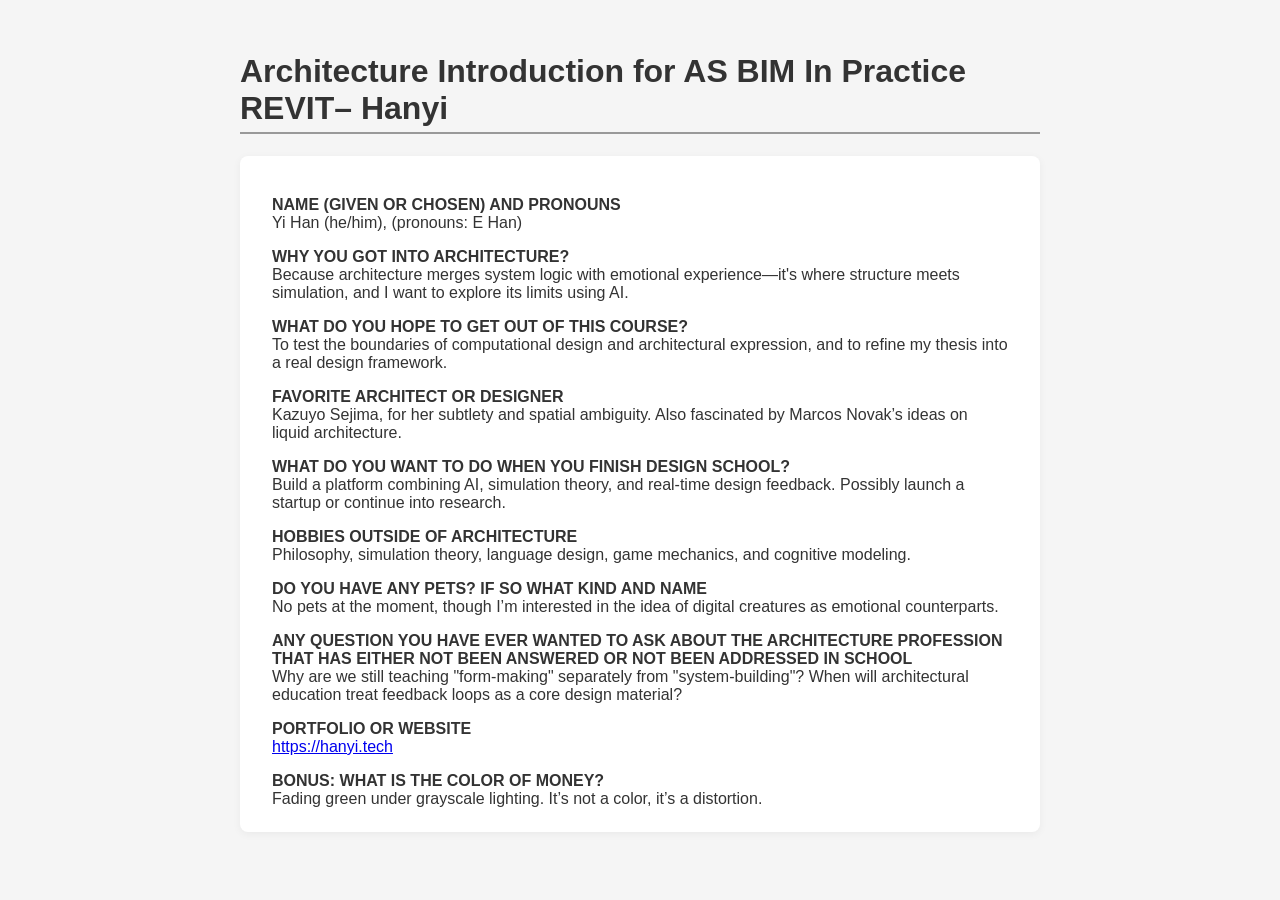
==== index.html @ a96238b1 "Update index.html" ====
<!DOCTYPE html>
<html lang="en">
<head>
  <meta charset="UTF-8" />
  <meta name="viewport" content="width=device-width, initial-scale=1.0"/>
  <title>Hanyi – Architecture Intro</title>
  <style>
    body {
      font-family: Arial, sans-serif;
      background-color: #f5f5f5;
      color: #333;
      padding: 2rem;
      max-width: 800px;
      margin: auto;
    }
    h1 {
      font-size: 2rem;
      border-bottom: 2px solid #999;
      padding-bottom: 0.3rem;
    }
  section {
    background-color: white;
    border-radius: 8px;
    box-shadow: 0 2px 8px rgba(0,0,0,0.05);
    padding: 1.5rem 2rem;
    margin-bottom: 2rem;
    }

    .question {
      font-weight: bold;
      margin-top: 1rem;
    }
  </style>
</head>
<body>
  <h1>Architecture Introduction for AS BIM In Practice REVIT– Hanyi</h1>

  <section>
    <div class="question">NAME (GIVEN OR CHOSEN) AND PRONOUNS</div>
    <div>Yi Han (he/him), (pronouns: E Han)</div>

    <div class="question">WHY YOU GOT INTO ARCHITECTURE?</div>
    <div>Because architecture merges system logic with emotional experience—it's where structure meets simulation, and I want to explore its limits using AI.</div>

    <div class="question">WHAT DO YOU HOPE TO GET OUT OF THIS COURSE?</div>
    <div>To test the boundaries of computational design and architectural expression, and to refine my thesis into a real design framework.</div>

    <div class="question">FAVORITE ARCHITECT OR DESIGNER</div>
    <div>Kazuyo Sejima, for her subtlety and spatial ambiguity. Also fascinated by Marcos Novak’s ideas on liquid architecture.</div>

    <div class="question">WHAT DO YOU WANT TO DO WHEN YOU FINISH DESIGN SCHOOL?</div>
    <div>Build a platform combining AI, simulation theory, and real-time design feedback. Possibly launch a startup or continue into research.</div>

    <div class="question">HOBBIES OUTSIDE OF ARCHITECTURE</div>
    <div>Philosophy, simulation theory, language design, game mechanics, and cognitive modeling.</div>

    <div class="question">DO YOU HAVE ANY PETS? IF SO WHAT KIND AND NAME</div>
    <div>No pets at the moment, though I’m interested in the idea of digital creatures as emotional counterparts.</div>

    <div class="question">ANY QUESTION YOU HAVE EVER WANTED TO ASK ABOUT THE ARCHITECTURE PROFESSION THAT HAS EITHER NOT BEEN ANSWERED OR NOT BEEN ADDRESSED IN SCHOOL</div>
    <div>Why are we still teaching "form-making" separately from "system-building"? When will architectural education treat feedback loops as a core design material?</div>

    <div class="question">PORTFOLIO OR WEBSITE</div>
    <div><a href="https://hanyi.tech">https://hanyi.tech</a></div>

    <div class="question">BONUS: WHAT IS THE COLOR OF MONEY?</div>
    <div>Fading green under grayscale lighting. It’s not a color, it’s a distortion.</div>
  </section>
</body>
</html>
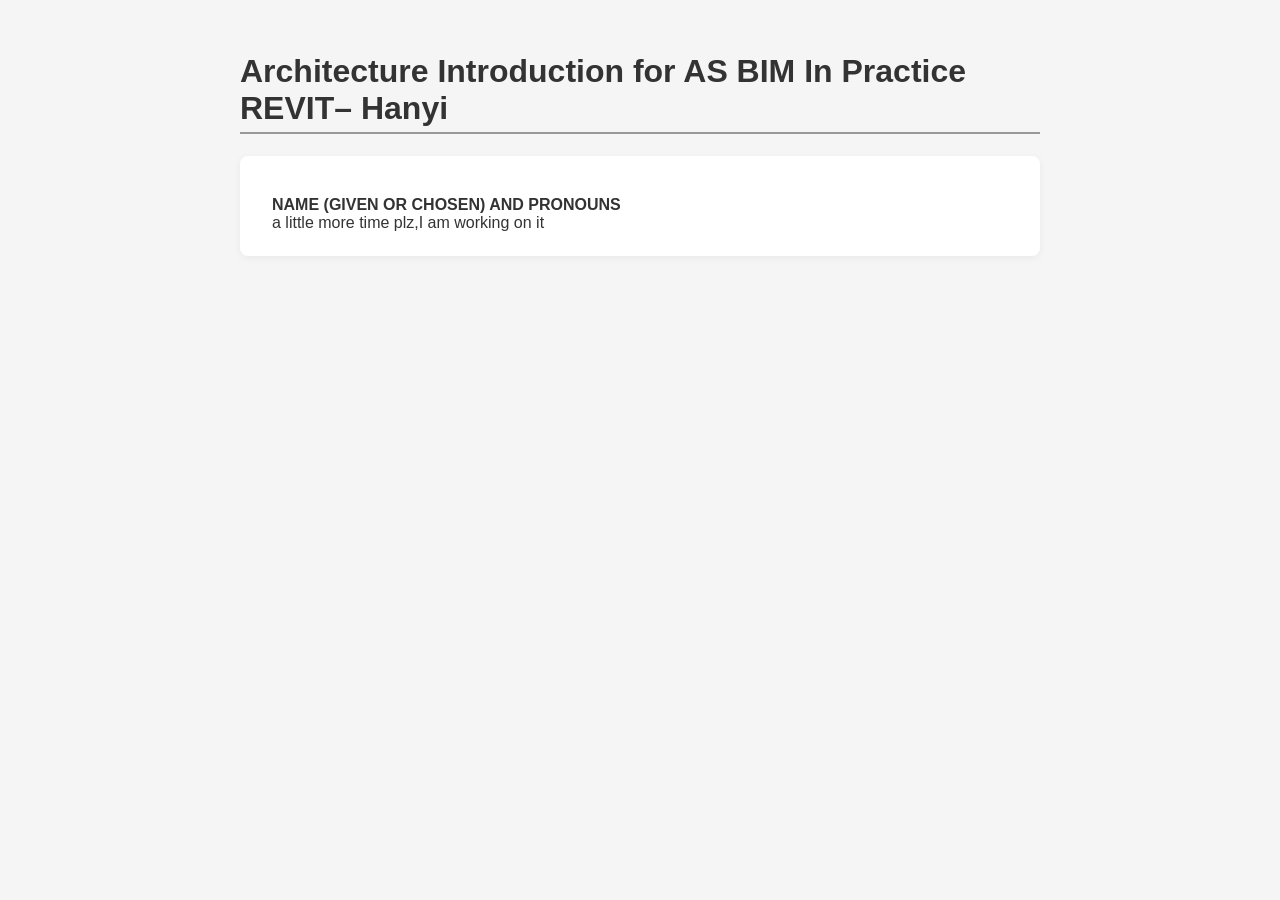
==== commit 98ff0536: "Update index.html" ====
--- a/index.html
+++ b/index.html
@@ -37,34 +37,9 @@
 
   <section>
     <div class="question">NAME (GIVEN OR CHOSEN) AND PRONOUNS</div>
-    <div>Yi Han (he/him), (pronouns: E Han)</div>
+    <div>a little more time plz,I am working on it</div>
 
-    <div class="question">WHY YOU GOT INTO ARCHITECTURE?</div>
-    <div>Because architecture merges system logic with emotional experience—it's where structure meets simulation, and I want to explore its limits using AI.</div>
 
-    <div class="question">WHAT DO YOU HOPE TO GET OUT OF THIS COURSE?</div>
-    <div>To test the boundaries of computational design and architectural expression, and to refine my thesis into a real design framework.</div>
-
-    <div class="question">FAVORITE ARCHITECT OR DESIGNER</div>
-    <div>Kazuyo Sejima, for her subtlety and spatial ambiguity. Also fascinated by Marcos Novak’s ideas on liquid architecture.</div>
-
-    <div class="question">WHAT DO YOU WANT TO DO WHEN YOU FINISH DESIGN SCHOOL?</div>
-    <div>Build a platform combining AI, simulation theory, and real-time design feedback. Possibly launch a startup or continue into research.</div>
-
-    <div class="question">HOBBIES OUTSIDE OF ARCHITECTURE</div>
-    <div>Philosophy, simulation theory, language design, game mechanics, and cognitive modeling.</div>
-
-    <div class="question">DO YOU HAVE ANY PETS? IF SO WHAT KIND AND NAME</div>
-    <div>No pets at the moment, though I’m interested in the idea of digital creatures as emotional counterparts.</div>
-
-    <div class="question">ANY QUESTION YOU HAVE EVER WANTED TO ASK ABOUT THE ARCHITECTURE PROFESSION THAT HAS EITHER NOT BEEN ANSWERED OR NOT BEEN ADDRESSED IN SCHOOL</div>
-    <div>Why are we still teaching "form-making" separately from "system-building"? When will architectural education treat feedback loops as a core design material?</div>
-
-    <div class="question">PORTFOLIO OR WEBSITE</div>
-    <div><a href="https://hanyi.tech">https://hanyi.tech</a></div>
-
-    <div class="question">BONUS: WHAT IS THE COLOR OF MONEY?</div>
-    <div>Fading green under grayscale lighting. It’s not a color, it’s a distortion.</div>
   </section>
 </body>
 </html>
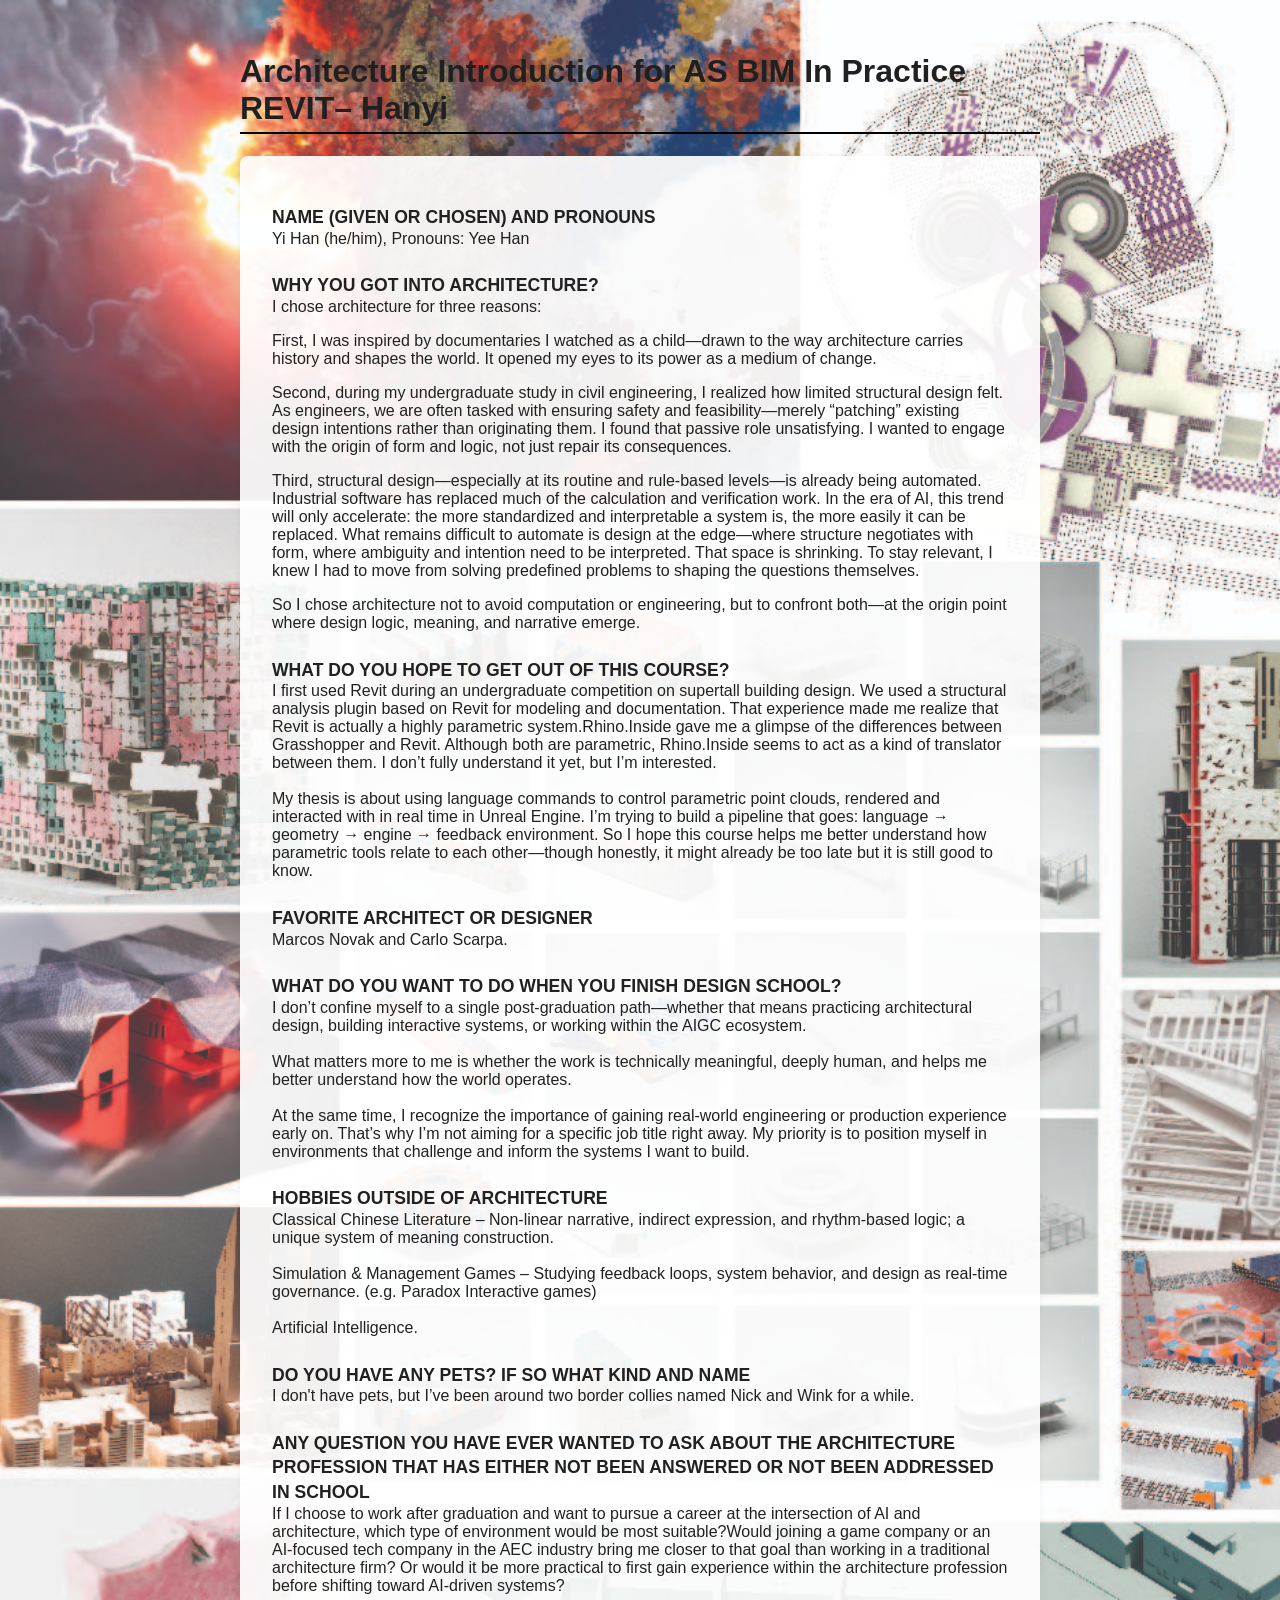
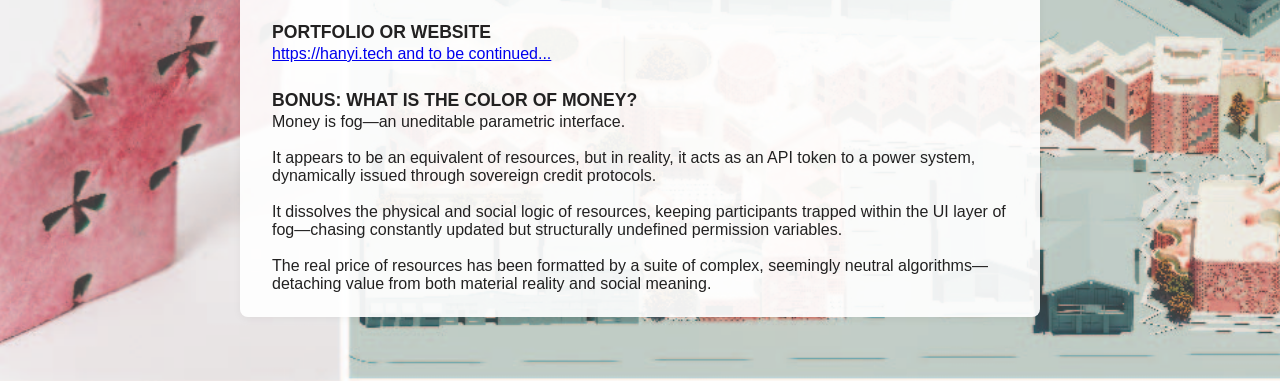
==== commit ae17e246: "Add files via upload" ====
--- a/index.html
+++ b/index.html
@@ -4,42 +4,82 @@
   <meta charset="UTF-8" />
   <meta name="viewport" content="width=device-width, initial-scale=1.0"/>
   <title>Hanyi – Architecture Intro</title>
-  <style>
-    body {
-      font-family: Arial, sans-serif;
-      background-color: #f5f5f5;
-      color: #333;
-      padding: 2rem;
-      max-width: 800px;
-      margin: auto;
-    }
-    h1 {
-      font-size: 2rem;
-      border-bottom: 2px solid #999;
-      padding-bottom: 0.3rem;
-    }
-  section {
-    background-color: white;
-    border-radius: 8px;
-    box-shadow: 0 2px 8px rgba(0,0,0,0.05);
-    padding: 1.5rem 2rem;
-    margin-bottom: 2rem;
-    }
+  <link rel="stylesheet" href="styles.css">
 
-    .question {
-      font-weight: bold;
-      margin-top: 1rem;
-    }
-  </style>
+
 </head>
 <body>
-  <h1>Architecture Introduction for AS BIM In Practice REVIT– Hanyi</h1>
+
+  <!-- 背景图容器 -->
+  <div class="bg"></div>
+
+  <!-- 页面主要内容 -->
+  <h1 class="title-white">Architecture Introduction for AS BIM In Practice REVIT– Hanyi</h1>
 
   <section>
     <div class="question">NAME (GIVEN OR CHOSEN) AND PRONOUNS</div>
-    <div>a little more time plz,I am working on it</div>
+    <div>Yi Han (he/him), Pronouns: Yee Han</div>
 
+    <div class="question">WHY YOU GOT INTO ARCHITECTURE?</div>
+    <div>
+      I chose architecture for three reasons:
+    
+      <p>First, I was inspired by documentaries I watched as a child—drawn to the way architecture carries history and shapes the world. It opened my eyes to its power as a medium of change.</p>
+    
+      <p>Second, during my undergraduate study in civil engineering, I realized how limited structural design felt. As engineers, we are often tasked with ensuring safety and feasibility—merely “patching” existing design intentions rather than originating them. I found that passive role unsatisfying. I wanted to engage with the origin of form and logic, not just repair its consequences.</p>
+    
+      <p>Third, structural design—especially at its routine and rule-based levels—is already being automated. Industrial software has replaced much of the calculation and verification work. In the era of AI, this trend will only accelerate: the more standardized and interpretable a system is, the more easily it can be replaced. What remains difficult to automate is design at the edge—where structure negotiates with form, where ambiguity and intention need to be interpreted. That space is shrinking. To stay relevant, I knew I had to move from solving predefined problems to shaping the questions themselves.</p>
+    
+      <p>So I chose architecture not to avoid computation or engineering, but to confront both—at the origin point where design logic, meaning, and narrative emerge.</p>
+    </div>
+    
+    <div class="question">WHAT DO YOU HOPE TO GET OUT OF THIS COURSE?</div>
+    <div>I first used Revit during an undergraduate competition on supertall building design. We used a structural analysis plugin based on Revit for modeling and documentation. That experience made me realize that Revit is actually a highly parametric system.Rhino.Inside gave me a glimpse of the differences between Grasshopper and Revit. Although both are parametric, Rhino.Inside seems to act as a kind of translator between them. I don’t fully understand it yet, but I’m interested.<br><br>
 
+      My thesis is about using language commands to control parametric point clouds, rendered and interacted with in real time in Unreal Engine. I’m trying to build a pipeline that goes: language → geometry → engine → feedback environment. So I hope this course helps me better understand how parametric tools relate to each other—though honestly, it might already be too late but it is still good to know.</div>
+
+    <div class="question">FAVORITE ARCHITECT OR DESIGNER</div>
+    <div>Marcos Novak and Carlo Scarpa.</div>
+
+    <div class="question">WHAT DO YOU WANT TO DO WHEN YOU FINISH DESIGN SCHOOL?</div>
+    <div>I don’t confine myself to a single post-graduation path—whether that means practicing architectural design, building interactive systems, or working within the AIGC ecosystem.<br><br>
+
+      What matters more to me is whether the work is technically meaningful, deeply human, and helps me better understand how the world operates.<br><br>
+      
+      At the same time, I recognize the importance of gaining real-world engineering or production experience early on. That’s why I’m not aiming for a specific job title right away. My priority is to position myself in environments that challenge and inform the systems I want to build.</div>
+
+    <div class="question">HOBBIES OUTSIDE OF ARCHITECTURE</div>
+    <div>
+      Classical Chinese Literature – Non-linear narrative, indirect expression, and rhythm-based logic; a unique system of meaning construction.<br><br>
+      Simulation & Management Games – Studying feedback loops, system behavior, and design as real-time governance. (e.g. Paradox Interactive games)<br><br>
+      Artificial Intelligence.
+    </div>
+    
+
+    <div class="question">DO YOU HAVE ANY PETS? IF SO WHAT KIND AND NAME</div>
+    <div>I don't have pets, but I’ve been around two border collies named Nick and Wink for a while.</div>
+
+    <div class="question">ANY QUESTION YOU HAVE EVER WANTED TO ASK ABOUT THE ARCHITECTURE PROFESSION THAT HAS EITHER NOT BEEN ANSWERED OR NOT BEEN ADDRESSED IN SCHOOL</div>
+    <div>If I choose to work after graduation and want to pursue a career at the intersection of AI and architecture, which type of environment would be most suitable?Would joining a game company or an AI-focused tech company in the AEC industry bring me closer to that goal than working in a traditional architecture firm? Or would it be more practical to first gain experience within the architecture profession before shifting toward AI-driven systems?</div>
+
+    <div class="question">PORTFOLIO OR WEBSITE</div>
+    <div><a href="https://hanyi.tech">https://hanyi.tech and to be continued...</a></div>
+
+    <div class="question">BONUS: WHAT IS THE COLOR OF MONEY?</div>
+    <div>Money is fog—an uneditable parametric interface.<br><br>
+      It appears to be an equivalent of resources, but in reality, it acts as an API token to a power system, dynamically issued through sovereign credit protocols.<br><br>
+      It dissolves the physical and social logic of resources, keeping participants trapped within the UI layer of fog—chasing constantly updated but structurally undefined permission variables.<br><br>
+      The real price of resources has been formatted by a suite of complex, seemingly neutral algorithms—detaching value from both material reality and social meaning.</div>
   </section>
+
+  <!-- JavaScript 控制背景滚动速度 -->
+  <script>
+    window.addEventListener('scroll', function() {
+      const scrolled = window.scrollY;
+      const bg = document.querySelector('.bg');
+      bg.style.transform = `translateY(${scrolled * -1.5}px)`; // 滚动加速（可调为 2 或 3）
+    });
+  </script>
 </body>
 </html>
+</html>
--- a/styles.css
+++ b/styles.css
@@ -0,0 +1,38 @@
+body {
+    font-family: Arial, sans-serif;
+    background: url('background.jpg') repeat center center fixed;
+    background-size: cover;
+    background-position: top center;
+    background-attachment: scroll;
+    color: #222121;
+    padding: 2rem;
+    max-width: 800px;
+    margin: auto;
+  }
+
+  .title-white {
+    color: rgb(32, 32, 32);
+  }
+  
+  h1 {
+    font-size: 2rem;
+    border-bottom: 2px solid #000000;
+    padding-bottom: 0.3rem;
+  }
+  
+  section {
+    background-color: rgba(255, 255, 255, 0.92);
+    border-radius: 8px;
+    box-shadow: 0 2px 8px rgba(0,0,0,0.05);
+    padding: 1.5rem 2rem;
+    margin-bottom: 2rem;
+  }
+  
+  .question {
+    font-weight: bold;
+    margin-top: 1.6rem;
+    font-size: 1.1rem; /* 或更明显：1.25rem */
+    line-height: 1.4;
+  }
+  
+  
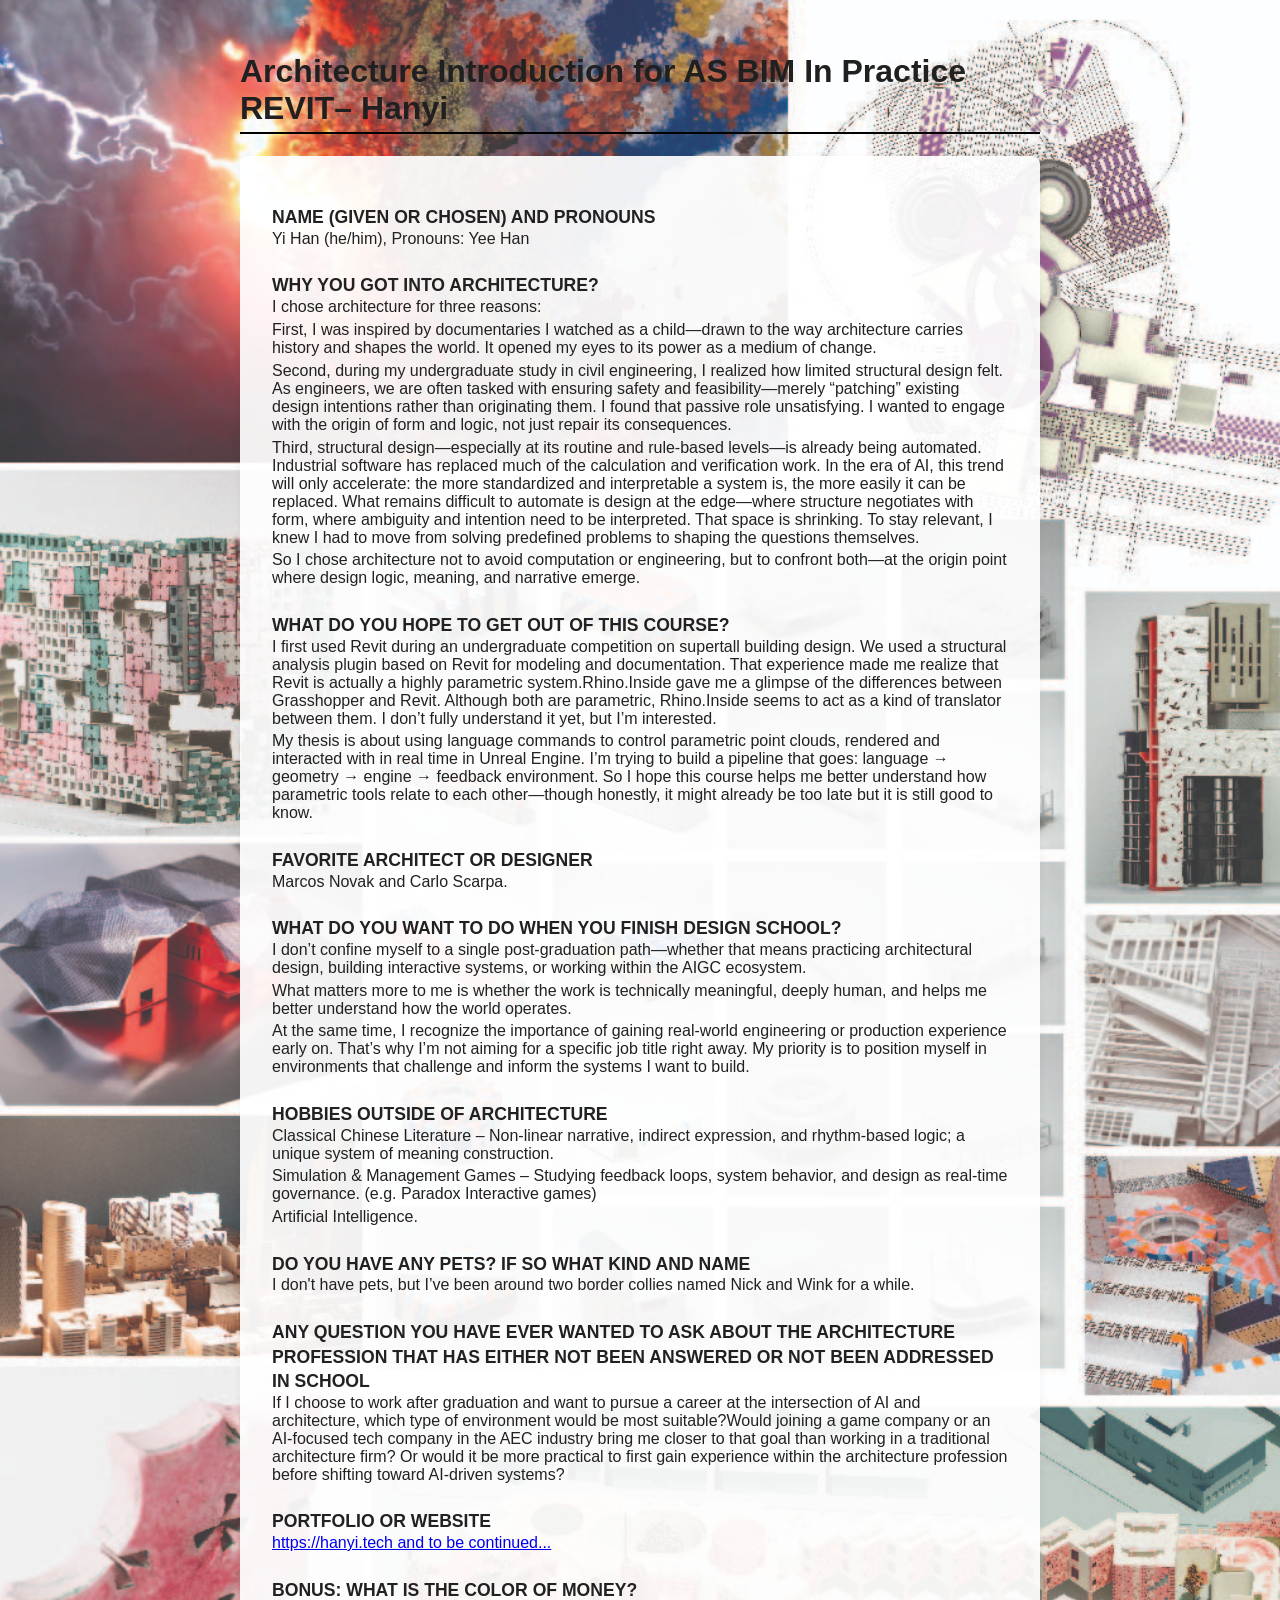
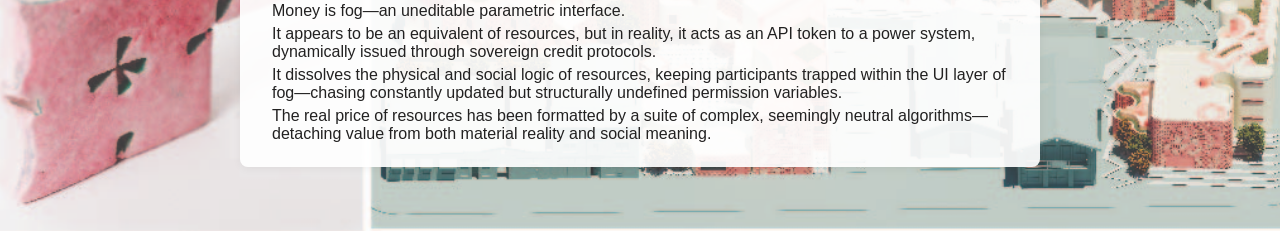
==== commit f48329df: "Add files via upload" ====
--- a/index.html
+++ b/index.html
@@ -34,25 +34,26 @@
     </div>
     
     <div class="question">WHAT DO YOU HOPE TO GET OUT OF THIS COURSE?</div>
-    <div>I first used Revit during an undergraduate competition on supertall building design. We used a structural analysis plugin based on Revit for modeling and documentation. That experience made me realize that Revit is actually a highly parametric system.Rhino.Inside gave me a glimpse of the differences between Grasshopper and Revit. Although both are parametric, Rhino.Inside seems to act as a kind of translator between them. I don’t fully understand it yet, but I’m interested.<br><br>
+    <div>
+      I first used Revit during an undergraduate competition on supertall building design. We used a structural analysis plugin based on Revit for modeling and documentation. That experience made me realize that Revit is actually a highly parametric system.Rhino.Inside gave me a glimpse of the differences between Grasshopper and Revit. Although both are parametric, Rhino.Inside seems to act as a kind of translator between them. I don’t fully understand it yet, but I’m interested.
 
-      My thesis is about using language commands to control parametric point clouds, rendered and interacted with in real time in Unreal Engine. I’m trying to build a pipeline that goes: language → geometry → engine → feedback environment. So I hope this course helps me better understand how parametric tools relate to each other—though honestly, it might already be too late but it is still good to know.</div>
+      <p>My thesis is about using language commands to control parametric point clouds, rendered and interacted with in real time in Unreal Engine. I’m trying to build a pipeline that goes: language → geometry → engine → feedback environment. So I hope this course helps me better understand how parametric tools relate to each other—though honestly, it might already be too late but it is still good to know.</p></div>
 
     <div class="question">FAVORITE ARCHITECT OR DESIGNER</div>
     <div>Marcos Novak and Carlo Scarpa.</div>
 
     <div class="question">WHAT DO YOU WANT TO DO WHEN YOU FINISH DESIGN SCHOOL?</div>
-    <div>I don’t confine myself to a single post-graduation path—whether that means practicing architectural design, building interactive systems, or working within the AIGC ecosystem.<br><br>
+    <div>I don’t confine myself to a single post-graduation path—whether that means practicing architectural design, building interactive systems, or working within the AIGC ecosystem.
 
-      What matters more to me is whether the work is technically meaningful, deeply human, and helps me better understand how the world operates.<br><br>
+      <p>What matters more to me is whether the work is technically meaningful, deeply human, and helps me better understand how the world operates.</p>
       
-      At the same time, I recognize the importance of gaining real-world engineering or production experience early on. That’s why I’m not aiming for a specific job title right away. My priority is to position myself in environments that challenge and inform the systems I want to build.</div>
+      <p></p>At the same time, I recognize the importance of gaining real-world engineering or production experience early on. That’s why I’m not aiming for a specific job title right away. My priority is to position myself in environments that challenge and inform the systems I want to build.</p></div>
 
     <div class="question">HOBBIES OUTSIDE OF ARCHITECTURE</div>
     <div>
-      Classical Chinese Literature – Non-linear narrative, indirect expression, and rhythm-based logic; a unique system of meaning construction.<br><br>
-      Simulation & Management Games – Studying feedback loops, system behavior, and design as real-time governance. (e.g. Paradox Interactive games)<br><br>
-      Artificial Intelligence.
+      Classical Chinese Literature – Non-linear narrative, indirect expression, and rhythm-based logic; a unique system of meaning construction.
+      <p></p>Simulation & Management Games – Studying feedback loops, system behavior, and design as real-time governance. (e.g. Paradox Interactive games)</p>
+      <p></p>Artificial Intelligence.
     </div>
     
 
@@ -66,10 +67,10 @@
     <div><a href="https://hanyi.tech">https://hanyi.tech and to be continued...</a></div>
 
     <div class="question">BONUS: WHAT IS THE COLOR OF MONEY?</div>
-    <div>Money is fog—an uneditable parametric interface.<br><br>
-      It appears to be an equivalent of resources, but in reality, it acts as an API token to a power system, dynamically issued through sovereign credit protocols.<br><br>
-      It dissolves the physical and social logic of resources, keeping participants trapped within the UI layer of fog—chasing constantly updated but structurally undefined permission variables.<br><br>
-      The real price of resources has been formatted by a suite of complex, seemingly neutral algorithms—detaching value from both material reality and social meaning.</div>
+    <div>Money is fog—an uneditable parametric interface.
+      <p></p>It appears to be an equivalent of resources, but in reality, it acts as an API token to a power system, dynamically issued through sovereign credit protocols.
+      <p></p>It dissolves the physical and social logic of resources, keeping participants trapped within the UI layer of fog—chasing constantly updated but structurally undefined permission variables.
+      <p></p>The real price of resources has been formatted by a suite of complex, seemingly neutral algorithms—detaching value from both material reality and social meaning.</div>
   </section>
 
   <!-- JavaScript 控制背景滚动速度 -->
--- a/styles.css
+++ b/styles.css
@@ -1,6 +1,6 @@
 body {
     font-family: Arial, sans-serif;
-    background: url('background.jpg') repeat center center fixed;
+    background: url('background.jpg') repeat;
     background-size: cover;
     background-position: top center;
     background-attachment: scroll;
@@ -31,8 +31,45 @@
   .question {
     font-weight: bold;
     margin-top: 1.6rem;
-    font-size: 1.1rem; /* 或更明显：1.25rem */
+    font-size: 1.1rem; 
     line-height: 1.4;
   }
-  
-  +
+  p {
+  margin-top: 0.3rem;
+  margin-bottom: 0.2rem;
+
+}
+@media (max-width: 768px) {
+  body {
+    padding: 1rem;
+    max-width: 100%;
+    background-size: contain !important;   
+    background-repeat: repeat;
+    background-position: top center;
+  }
+
+  section {
+    padding: 1rem 0.7rem;
+  }
+
+  h1 {
+    font-size: 1.4rem;
+    text-align: center;
+  }
+
+    .question {
+    font-size: 0.75rem;     
+    margin-top: 1.2rem;
+  }
+
+  .question + div {
+    font-size: 0.52rem;
+    line-height: 1;
+  }
+  p {
+  margin-top: 0.1rem;
+  margin-bottom: 0.1rem;
+
+}
+}
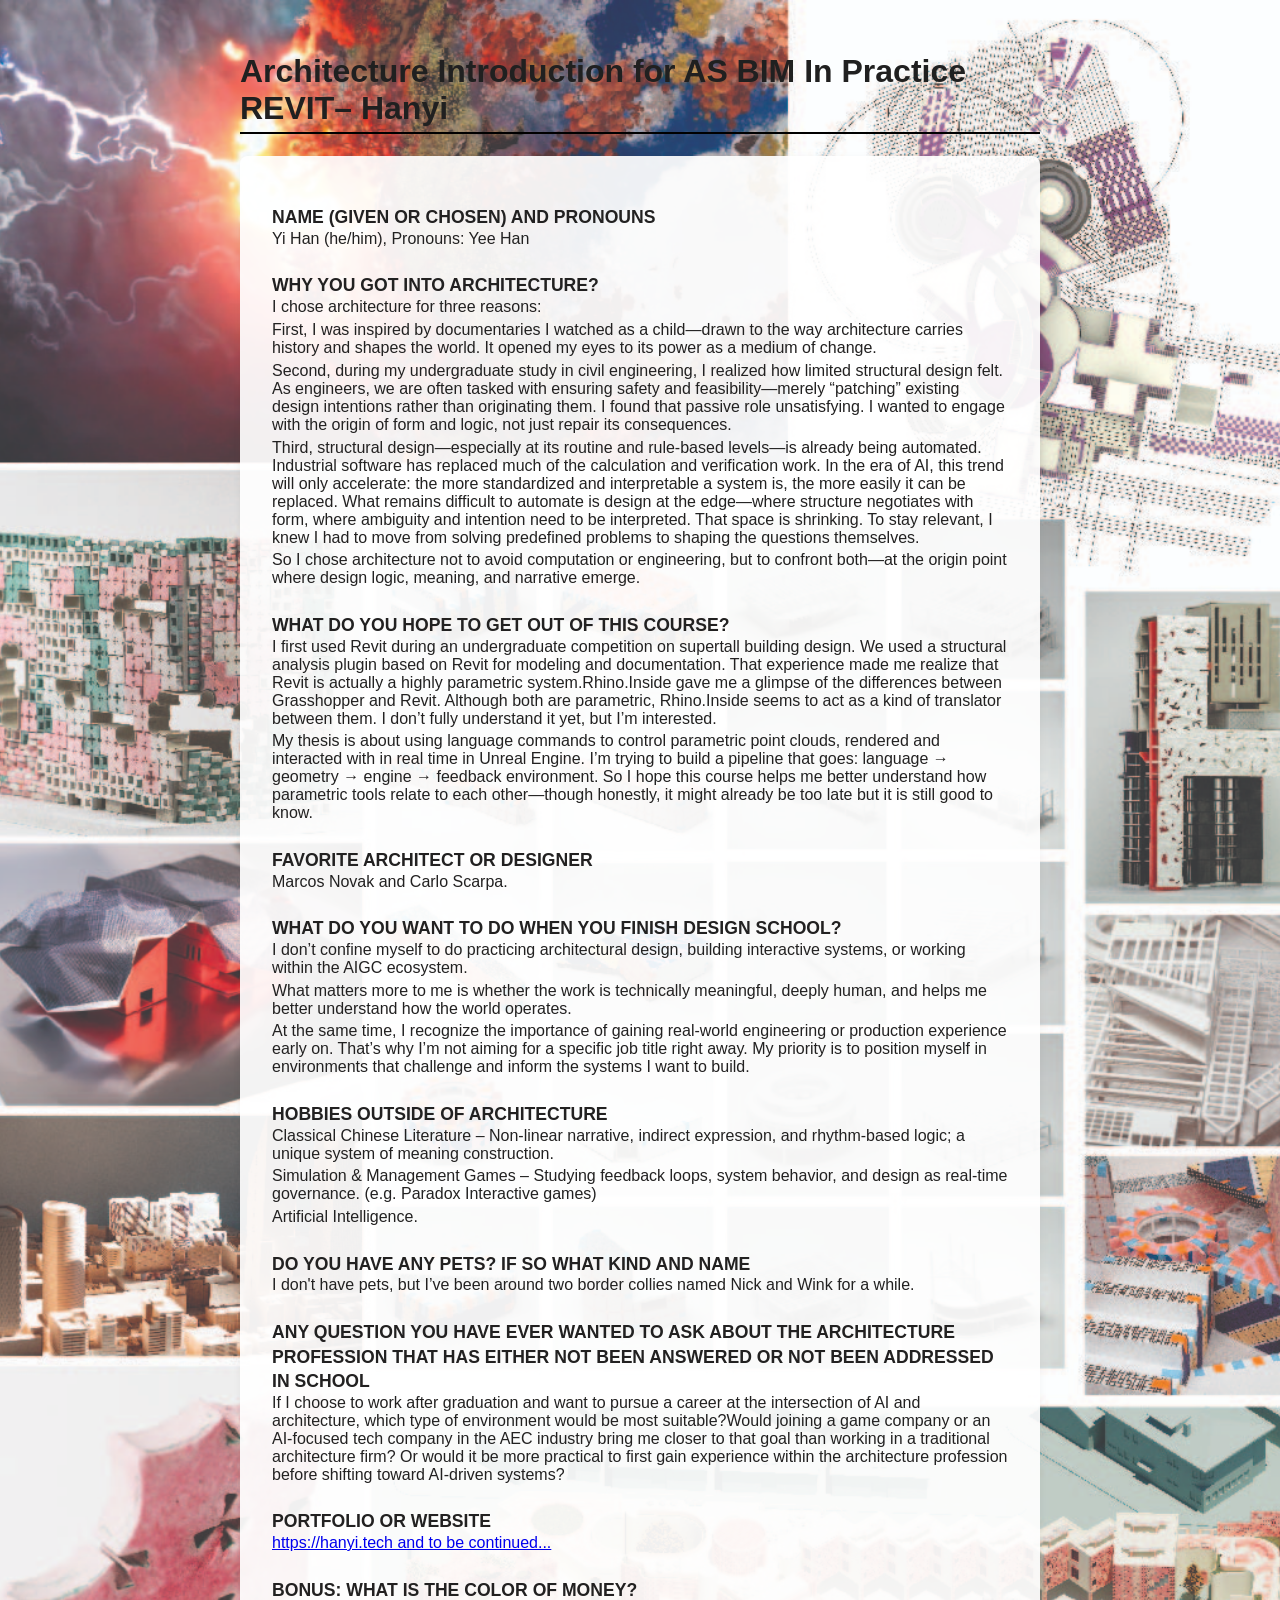
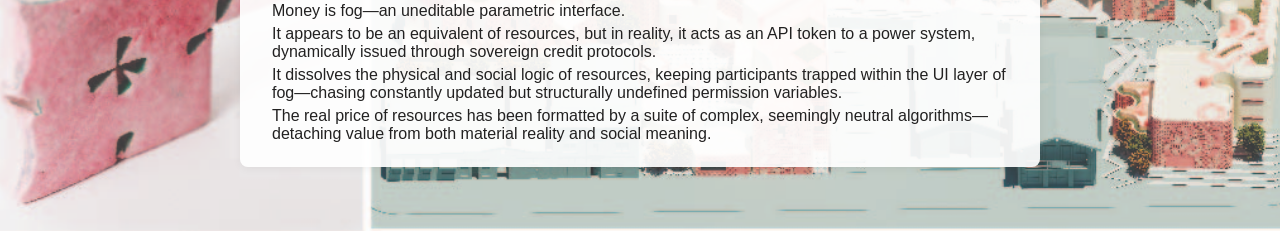
==== commit 2d6ecb7e: "Update index.html" ====
--- a/index.html
+++ b/index.html
@@ -43,7 +43,7 @@
     <div>Marcos Novak and Carlo Scarpa.</div>
 
     <div class="question">WHAT DO YOU WANT TO DO WHEN YOU FINISH DESIGN SCHOOL?</div>
-    <div>I don’t confine myself to a single post-graduation path—whether that means practicing architectural design, building interactive systems, or working within the AIGC ecosystem.
+    <div>I don’t confine myself to do practicing architectural design, building interactive systems, or working within the AIGC ecosystem.
 
       <p>What matters more to me is whether the work is technically meaningful, deeply human, and helps me better understand how the world operates.</p>
       
@@ -73,12 +73,12 @@
       <p></p>The real price of resources has been formatted by a suite of complex, seemingly neutral algorithms—detaching value from both material reality and social meaning.</div>
   </section>
 
-  <!-- JavaScript 控制背景滚动速度 -->
+  <!--背景滚动速度 -->
   <script>
     window.addEventListener('scroll', function() {
       const scrolled = window.scrollY;
       const bg = document.querySelector('.bg');
-      bg.style.transform = `translateY(${scrolled * -1.5}px)`; // 滚动加速（可调为 2 或 3）
+      bg.style.transform = `translateY(${scrolled * -1.5}px)`; 
     });
   </script>
 </body>
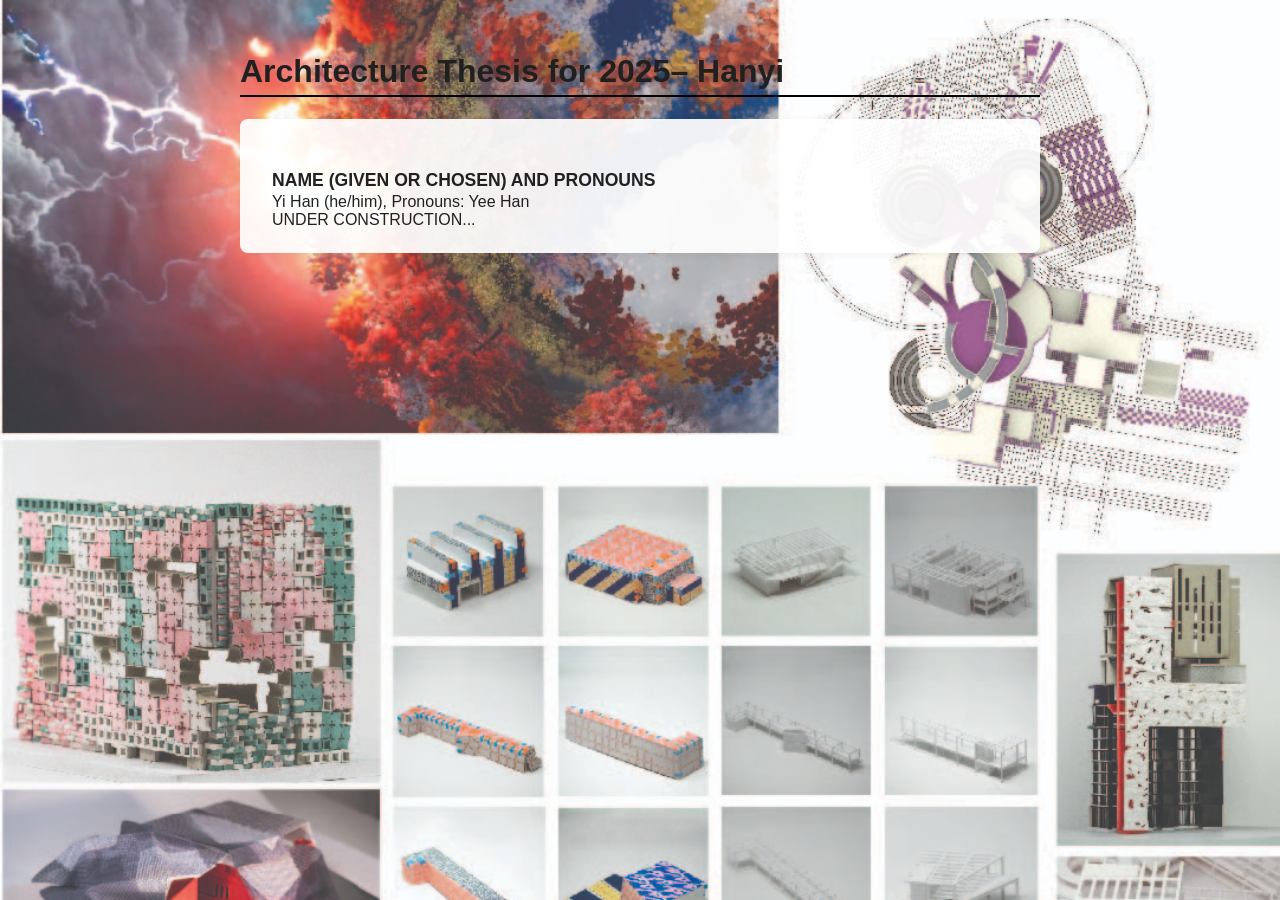
==== commit 2806c794: "Update index.html" ====
--- a/index.html
+++ b/index.html
@@ -14,63 +14,14 @@
   <div class="bg"></div>
 
   <!-- 页面主要内容 -->
-  <h1 class="title-white">Architecture Introduction for AS BIM In Practice REVIT– Hanyi</h1>
+  <h1 class="title-white">Architecture Thesis for 2025– Hanyi</h1>
 
   <section>
     <div class="question">NAME (GIVEN OR CHOSEN) AND PRONOUNS</div>
     <div>Yi Han (he/him), Pronouns: Yee Han</div>
 
-    <div class="question">WHY YOU GOT INTO ARCHITECTURE?</div>
-    <div>
-      I chose architecture for three reasons:
-    
-      <p>First, I was inspired by documentaries I watched as a child—drawn to the way architecture carries history and shapes the world. It opened my eyes to its power as a medium of change.</p>
-    
-      <p>Second, during my undergraduate study in civil engineering, I realized how limited structural design felt. As engineers, we are often tasked with ensuring safety and feasibility—merely “patching” existing design intentions rather than originating them. I found that passive role unsatisfying. I wanted to engage with the origin of form and logic, not just repair its consequences.</p>
-    
-      <p>Third, structural design—especially at its routine and rule-based levels—is already being automated. Industrial software has replaced much of the calculation and verification work. In the era of AI, this trend will only accelerate: the more standardized and interpretable a system is, the more easily it can be replaced. What remains difficult to automate is design at the edge—where structure negotiates with form, where ambiguity and intention need to be interpreted. That space is shrinking. To stay relevant, I knew I had to move from solving predefined problems to shaping the questions themselves.</p>
-    
-      <p>So I chose architecture not to avoid computation or engineering, but to confront both—at the origin point where design logic, meaning, and narrative emerge.</p>
-    </div>
-    
-    <div class="question">WHAT DO YOU HOPE TO GET OUT OF THIS COURSE?</div>
-    <div>
-      I first used Revit during an undergraduate competition on supertall building design. We used a structural analysis plugin based on Revit for modeling and documentation. That experience made me realize that Revit is actually a highly parametric system.Rhino.Inside gave me a glimpse of the differences between Grasshopper and Revit. Although both are parametric, Rhino.Inside seems to act as a kind of translator between them. I don’t fully understand it yet, but I’m interested.
+    <div>UNDER CONSTRUCTION...</div>  
 
-      <p>My thesis is about using language commands to control parametric point clouds, rendered and interacted with in real time in Unreal Engine. I’m trying to build a pipeline that goes: language → geometry → engine → feedback environment. So I hope this course helps me better understand how parametric tools relate to each other—though honestly, it might already be too late but it is still good to know.</p></div>
-
-    <div class="question">FAVORITE ARCHITECT OR DESIGNER</div>
-    <div>Marcos Novak and Carlo Scarpa.</div>
-
-    <div class="question">WHAT DO YOU WANT TO DO WHEN YOU FINISH DESIGN SCHOOL?</div>
-    <div>I don’t confine myself to do practicing architectural design, building interactive systems, or working within the AIGC ecosystem.
-
-      <p>What matters more to me is whether the work is technically meaningful, deeply human, and helps me better understand how the world operates.</p>
-      
-      <p></p>At the same time, I recognize the importance of gaining real-world engineering or production experience early on. That’s why I’m not aiming for a specific job title right away. My priority is to position myself in environments that challenge and inform the systems I want to build.</p></div>
-
-    <div class="question">HOBBIES OUTSIDE OF ARCHITECTURE</div>
-    <div>
-      Classical Chinese Literature – Non-linear narrative, indirect expression, and rhythm-based logic; a unique system of meaning construction.
-      <p></p>Simulation & Management Games – Studying feedback loops, system behavior, and design as real-time governance. (e.g. Paradox Interactive games)</p>
-      <p></p>Artificial Intelligence.
-    </div>
-    
-
-    <div class="question">DO YOU HAVE ANY PETS? IF SO WHAT KIND AND NAME</div>
-    <div>I don't have pets, but I’ve been around two border collies named Nick and Wink for a while.</div>
-
-    <div class="question">ANY QUESTION YOU HAVE EVER WANTED TO ASK ABOUT THE ARCHITECTURE PROFESSION THAT HAS EITHER NOT BEEN ANSWERED OR NOT BEEN ADDRESSED IN SCHOOL</div>
-    <div>If I choose to work after graduation and want to pursue a career at the intersection of AI and architecture, which type of environment would be most suitable?Would joining a game company or an AI-focused tech company in the AEC industry bring me closer to that goal than working in a traditional architecture firm? Or would it be more practical to first gain experience within the architecture profession before shifting toward AI-driven systems?</div>
-
-    <div class="question">PORTFOLIO OR WEBSITE</div>
-    <div><a href="https://hanyi.tech">https://hanyi.tech and to be continued...</a></div>
-
-    <div class="question">BONUS: WHAT IS THE COLOR OF MONEY?</div>
-    <div>Money is fog—an uneditable parametric interface.
-      <p></p>It appears to be an equivalent of resources, but in reality, it acts as an API token to a power system, dynamically issued through sovereign credit protocols.
-      <p></p>It dissolves the physical and social logic of resources, keeping participants trapped within the UI layer of fog—chasing constantly updated but structurally undefined permission variables.
-      <p></p>The real price of resources has been formatted by a suite of complex, seemingly neutral algorithms—detaching value from both material reality and social meaning.</div>
   </section>
 
   <!--背景滚动速度 -->
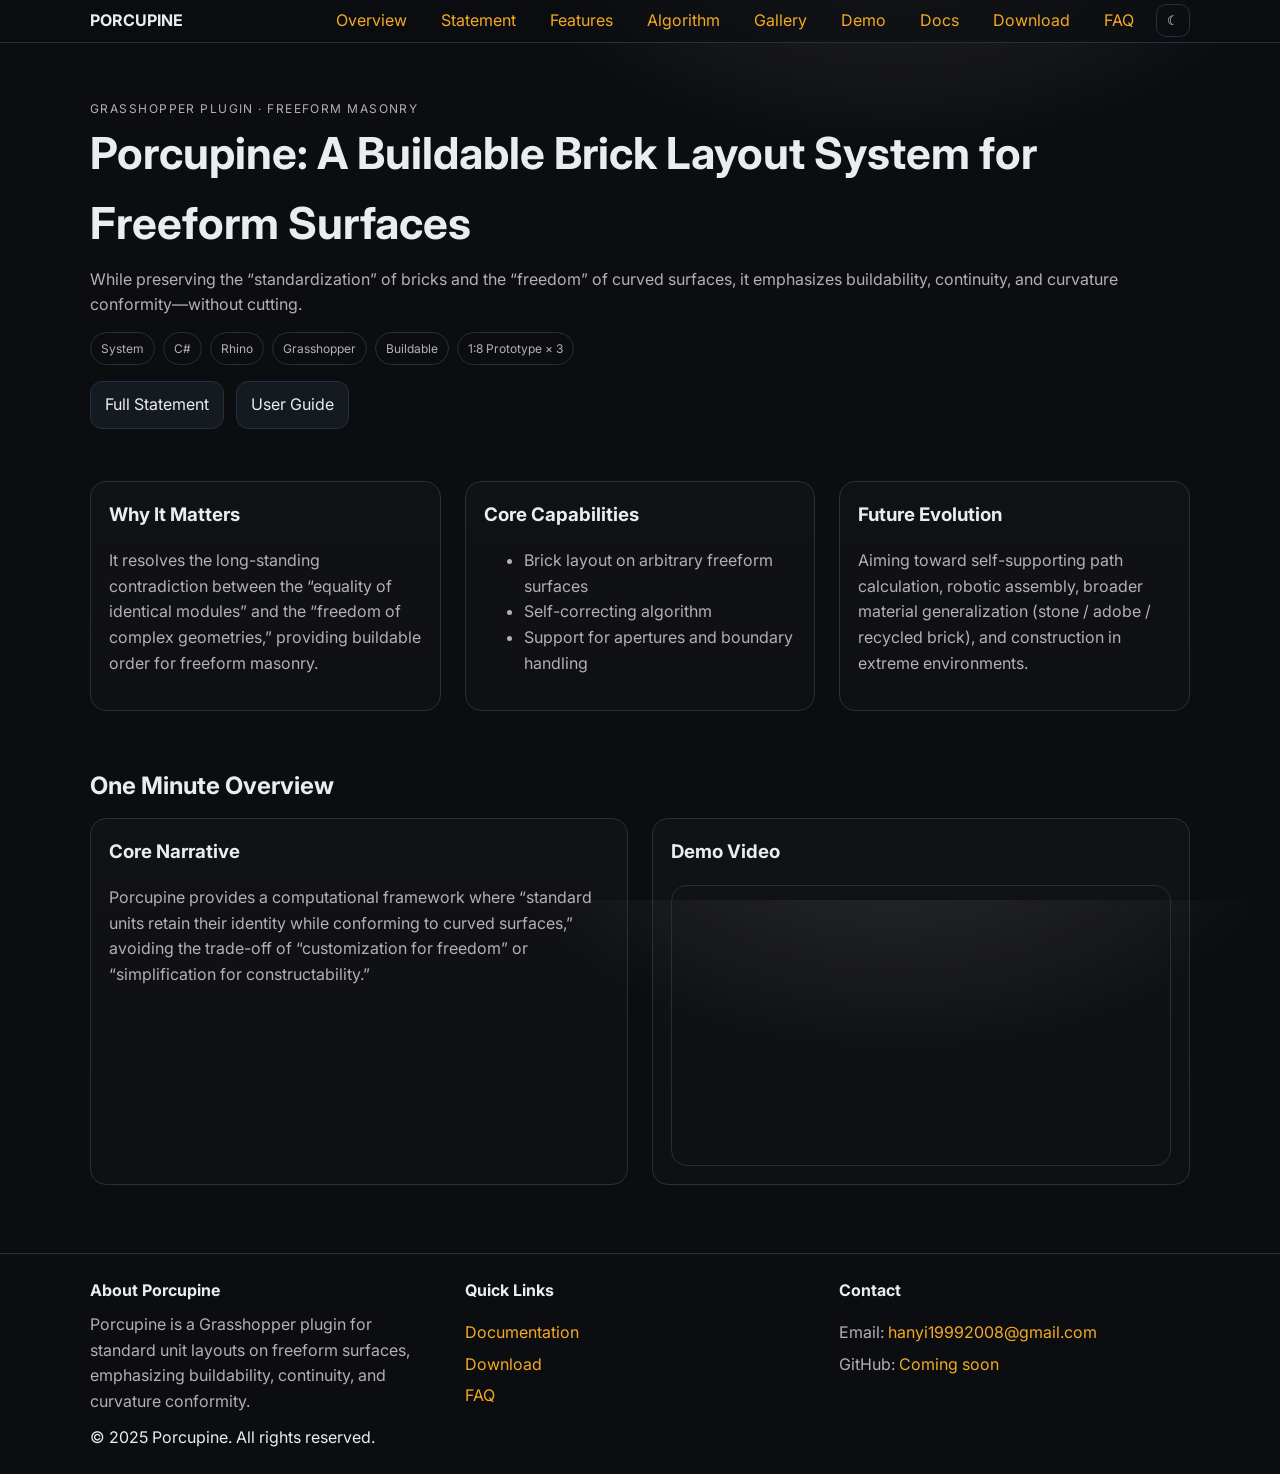
==== commit b27bc81d: "Replace old site with Porcupine website" ====
--- a/index.html
+++ b/index.html
@@ -1,37 +1,126 @@
-<!DOCTYPE html>
+<!doctype html>
 <html lang="en">
 <head>
-  <meta charset="UTF-8" />
-  <meta name="viewport" content="width=device-width, initial-scale=1.0"/>
-  <title>Hanyi – Architecture Intro</title>
-  <link rel="stylesheet" href="styles.css">
-
+<meta charset="utf-8" />
+<meta name="viewport" content="width=device-width, initial-scale=1" />
+<title>Overview · Porcupine</title>
+<link rel="icon" href="assets/images/favicon.svg" />
+<link rel="preconnect" href="https://fonts.googleapis.com">
+<link rel="preconnect" href="https://fonts.gstatic.com" crossorigin>
+<link href="https://fonts.googleapis.com/css2?family=Inter:wght@300;400;500;600;700&display=swap" rel="stylesheet">
+<link rel="stylesheet" href="assets/styles.css" />
+<script defer src="assets/script.js"></script>
 
 </head>
 <body>
+<header class="site-header">
+  <div class="container row">
+    <a href="index.html" class="brand">PORCUPINE</a>
+    <nav class="nav" id="nav">
+      <a href="index.html">Overview</a>
+      <a href="statement.html">Statement</a>
+      <a href="features.html">Features</a>
+      <a href="algorithm.html">Algorithm</a>
+      <a href="gallery.html">Gallery</a>
+      <a href="demos.html">Demo</a>
+      <a href="docs.html">Docs</a>
+      <a href="downloads.html">Download</a>
+      <a href="faq.html">FAQ</a>
+    </nav>
+    <button class="ghost" id="themeToggle" aria-label="Toggle Theme">☾</button>
+    <button class="hamburger" id="hamburger" aria-label="Menu">☰</button>
+  </div>
+</header>
 
-  <!-- 背景图容器 -->
-  <div class="bg"></div>
+<main class="container">
+<section class="hero">
+  <p class="kicker">Grasshopper plugin · Freeform Masonry</p>
+  <h1>Porcupine: A Buildable Brick Layout System for Freeform Surfaces</h1>
+  <p>While preserving the “standardization” of bricks and the “freedom” of curved surfaces, it emphasizes buildability, continuity, and curvature conformity—without cutting.</p>
+  <div class="badges">
+    <span class="badge">System</span>
+    <span class="badge">C#</span>
+    <span class="badge">Rhino</span>
+    <span class="badge">Grasshopper</span>
+    <span class="badge">Buildable</span>
+    <span class="badge">1:8 Prototype × 3</span>
+  </div>
+  <div class="hero-cta">
+    <a class="cta" href="statement.html">Full Statement</a>
+    <a class="cta" href="docs.html">User Guide</a>
+  </div>
+</section>
 
-  <!-- 页面主要内容 -->
-  <h1 class="title-white">Architecture Thesis for 2025– Hanyi</h1>
+<section class="section">
+  <div class="grid-3">
+    <div class="card">
+      <h3>Why It Matters</h3>
+      <p>It resolves the long-standing contradiction between the “equality of identical modules” and the “freedom of complex geometries,” providing buildable order for freeform masonry.</p>
+    </div>
+    <div class="card">
+      <h3>Core Capabilities</h3>
+      <ul>
+        <li>Brick layout on arbitrary freeform surfaces</li>
+        <li>Self-correcting algorithm</li>
+        <li>Support for apertures and boundary handling</li>
+      </ul>
+    </div>
+    <div class="card">
+      <h3>Future Evolution</h3>
+      <p>Aiming toward self-supporting path calculation, robotic assembly, broader material generalization (stone / adobe / recycled brick), and construction in extreme environments.</p>
+    </div>
+  </div>
+</section>
 
-  <section>
-    <div class="question">NAME (GIVEN OR CHOSEN) AND PRONOUNS</div>
-    <div>Yi Han (he/him), Pronouns: Yee Han</div>
+<section class="section">
+  <h2>One Minute Overview</h2>
+  <div class="grid-2">
+    <div class="card">
+      <h3>Core Narrative</h3>
+      <p>Porcupine provides a computational framework where “standard units retain their identity while conforming to curved surfaces,” avoiding the trade-off of “customization for freedom” or “simplification for constructability.”</p>
+    </div>
+    <div class="card">
+      <h3>Demo Video</h3>
+      <div class="responsive-video">
+        <iframe
+          src="https://www.youtube-nocookie.com/embed/5JP09KWo_Ds?rel=0&modestbranding=1"
+          title="Porcupine Demo"
+          frameborder="0"
+          allow="accelerometer; autoplay; clipboard-write; encrypted-media; gyroscope; picture-in-picture; web-share"
+          allowfullscreen
+          style="width:100%;height:100%;">
+        </iframe>
+      </div>
+    </div>
+  </div>
+</section>
+</main>
+<footer class="site-footer">
+  <div class="container">
+    <div class="grid-3">
+      <div>
+        <h4>About Porcupine</h4>
+        <p>Porcupine is a Grasshopper plugin for standard unit layouts on freeform surfaces, emphasizing buildability, continuity, and curvature conformity.</p>
+      </div>
+      <div>
+        <h4>Quick Links</h4>
+        <ul>
+          <li><a href="docs.html">Documentation</a></li>
+          <li><a href="downloads.html">Download</a></li>
+          <li><a href="faq.html">FAQ</a></li>
+        </ul>
+      </div>
+      <div>
+        <h4>Contact</h4>
+        <ul>
+          <li>Email: <a href="mailto:hanyi19992008@gmail.com">hanyi19992008@gmail.com</a></li>
+          <li>GitHub: <a href="#">Coming soon</a></li>
+        </ul>
+      </div>
+    </div>
+    <div class="copyright">© 2025 Porcupine. All rights reserved.</div>
+  </div>
+</footer>
 
-    <div>UNDER CONSTRUCTION...</div>  
-
-  </section>
-
-  <!--背景滚动速度 -->
-  <script>
-    window.addEventListener('scroll', function() {
-      const scrolled = window.scrollY;
-      const bg = document.querySelector('.bg');
-      bg.style.transform = `translateY(${scrolled * -1.5}px)`; 
-    });
-  </script>
 </body>
 </html>
-</html>
--- a/assets/styles.css
+++ b/assets/styles.css
@@ -0,0 +1,112 @@
+
+:root {
+  --bg: #0b0d10;
+  --card: #151a21;
+  --text: #e9edf1;
+  --muted: #b6b0b0;
+  --brand: #7dd3fc;
+  --accent: #a78bfa;
+  --border: #243041;
+  --link: #f3aa22;
+}
+
+* { box-sizing: border-box; }
+html, body { height: 100%; }
+body {
+  margin: 0;
+  font-family: Inter, system-ui, -apple-system, Segoe UI, Roboto, Arial, "Noto Sans SC", "PingFang SC", "Hiragino Sans GB", "Microsoft YaHei", "WenQuanYi Micro Hei", sans-serif;
+  color: var(--text);
+  background: radial-gradient(1000px 600px at 70% -10%, rgba(247, 240, 240, 0.12), transparent 40%), var(--bg);
+  line-height: 1.6;
+}
+
+a { color: var(--link); text-decoration: none; }
+a:hover { text-decoration: underline; }
+
+.container { width: min(1100px, 92%); margin: 0 auto; }
+.row { display: flex; align-items: center; gap: 12px; }
+.grid-2 { display: grid; grid-template-columns: repeat(2, 1fr); gap: 24px; }
+.grid-3 { display: grid; grid-template-columns: repeat(3, 1fr); gap: 24px; }
+.grid-4 { display: grid; grid-template-columns: repeat(4, 1fr); gap: 16px; }
+
+.site-header {
+  position: sticky; top: 0; z-index: 10;
+  border-bottom: 1px solid var(--border);
+  backdrop-filter: blur(8px);
+  background: rgba(11,13,16,0.65);
+}
+.brand { font-weight: 700; color: var(--text); }
+.nav { margin-left: auto; display: flex; gap: 14px; flex-wrap: wrap; }
+.nav a { padding: 8px 10px; border-radius: 10px; }
+.nav a:hover { background: rgba(255,255,255,0.05); text-decoration: none; }
+.hamburger { display: none; padding: 8px 10px; border: 1px solid var(--border); background: transparent; color: var(--text); border-radius: 10px; }
+.ghost { padding: 8px 10px; border: 1px solid var(--border); background: transparent; color: var(--text); border-radius: 10px; }
+
+.hero {
+  padding: 56px 0 24px;
+}
+.hero h1 { font-size: clamp(28px, 5vw, 44px); margin: 0 0 8px; }
+.hero p { color: var(--muted); margin: 0; }
+.badges { display: flex; gap: 8px; margin-top: 14px; flex-wrap: wrap; }
+.badge { font-size: 12px; padding: 6px 10px; border: 1px solid var(--border); border-radius: 999px; color: var(--muted); }
+
+.card {
+  background: linear-gradient(180deg, rgba(255,255,255,0.02), rgba(255,255,255,0.01));
+  border: 1px solid var(--border);
+  border-radius: 16px;
+  padding: 18px;
+}
+.card h3 { margin-top: 0; }
+.card p { color: var(--muted); }
+.card li { color: var(--muted); }
+
+.kicker { color: var(--accent); letter-spacing: .12em; text-transform: uppercase; font-size: 12px; }
+.section { padding: 28px 0; }
+.section h2 { font-size: 24px; margin: 0 0 12px; }
+
+.table { width: 100%; border-collapse: collapse; font-size: 14px; margin-bottom: 32px;}
+.table th, .table td { padding: 10px 12px; border-bottom: 1px solid var(--border); }
+.table th { text-align: left; color: var(--muted); font-weight: 600; }
+
+.site-footer { border-top: 1px solid var(--border); margin-top: 40px; padding: 24px 0; }
+.site-footer h4 { margin: 0 0 8px; }
+.site-footer p, .site-footer li { color: var(--muted); margin: 6px 0; }
+.site-footer ul { padding: 0; list-style: none; }
+
+.cta { display: inline-flex; align-items: center; gap: 8px; padding: 10px 14px; border-radius: 12px; border: 1px solid var(--border); background: var(--card); color: var(--text); }
+.cta:hover { filter: brightness(1.08); text-decoration: none; }
+
+.hero-cta { display: flex; gap: 12px; margin-top: 16px; flex-wrap: wrap; }
+
+.responsive-video { aspect-ratio: 16 / 9; width: 100%; border-radius: 16px; border: 1px solid var(--border); overflow: hidden; }
+
+.gallery { display: grid; grid-template-columns: repeat(auto-fill, minmax(220px, 1fr)); gap: 12px; }
+.gallery img, .gallery video { width: 100%; height: auto; object-fit: contain; border-radius: 12px; border: 1px solid var(--border); }
+
+blockquote {
+  margin: 0; padding: 14px 16px; border-left: 3px solid var(--accent); background: rgba(167,139,250,0.07); border-radius: 8px;
+}
+
+.tag { display: inline-block; padding: 2px 8px; font-size: 12px; border: 1px solid var(--border); border-radius: 999px; color: var(--muted); }
+
+/* Mobile */
+@media (max-width: 860px) {
+  .grid-2 { grid-template-columns: 1fr; }
+  .grid-3 { grid-template-columns: 1fr; }
+  .grid-4 { grid-template-columns: 1fr 1fr; }
+  .nav { display: none; }
+  .nav.open { display: flex; flex-direction: column; width: 100%; margin-top: 10px; }
+  .hamburger { display: inline-block; }
+}
+
+body[data-theme="light"] {
+  --bg: #f8fafc;
+  --card: #ffffff;
+  --text: #0f172a;
+  --muted: #475569;
+  --brand: #0891b2;
+  --accent: #6d28d9;
+  --border: #e2e8f0;
+  --link: #ff9595;
+  background: radial-gradient(1000px 600px at 70% -10%, rgba(2,132,199,0.08), transparent 40%), var(--bg);
+}
